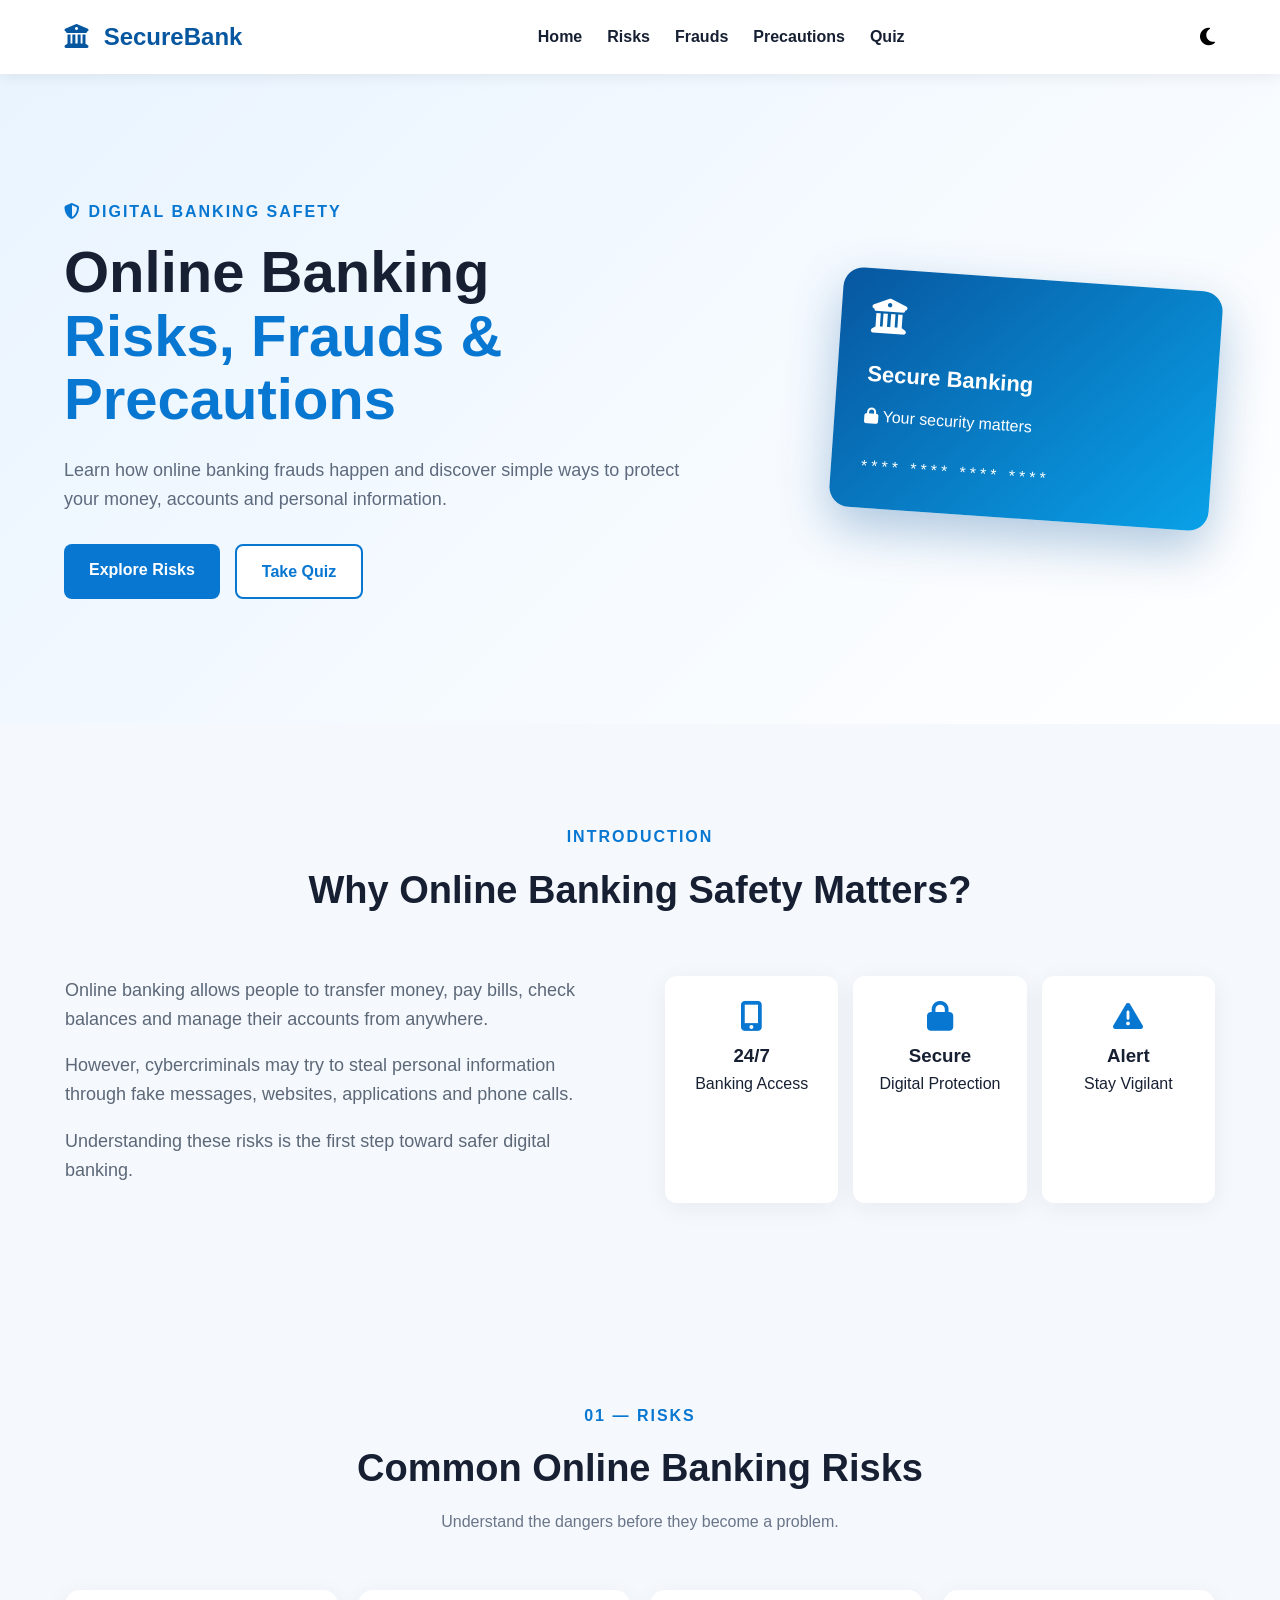
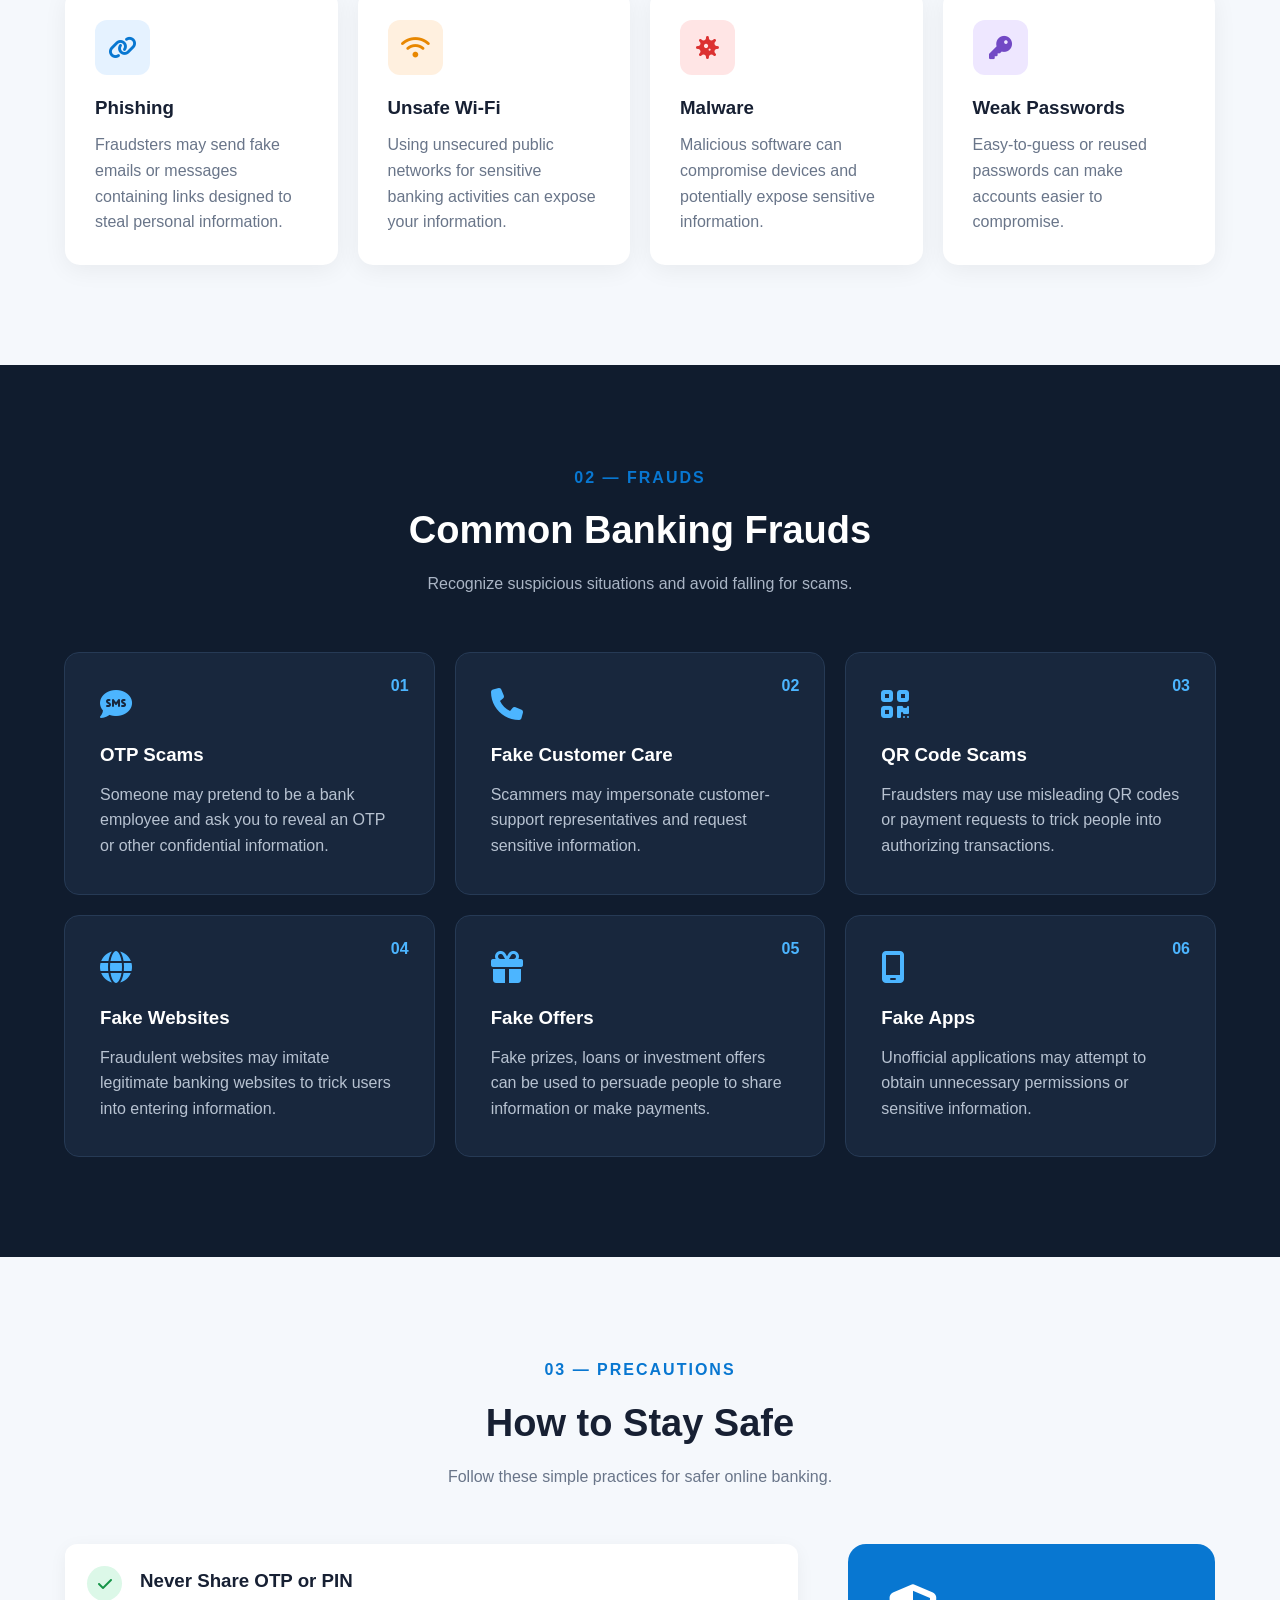
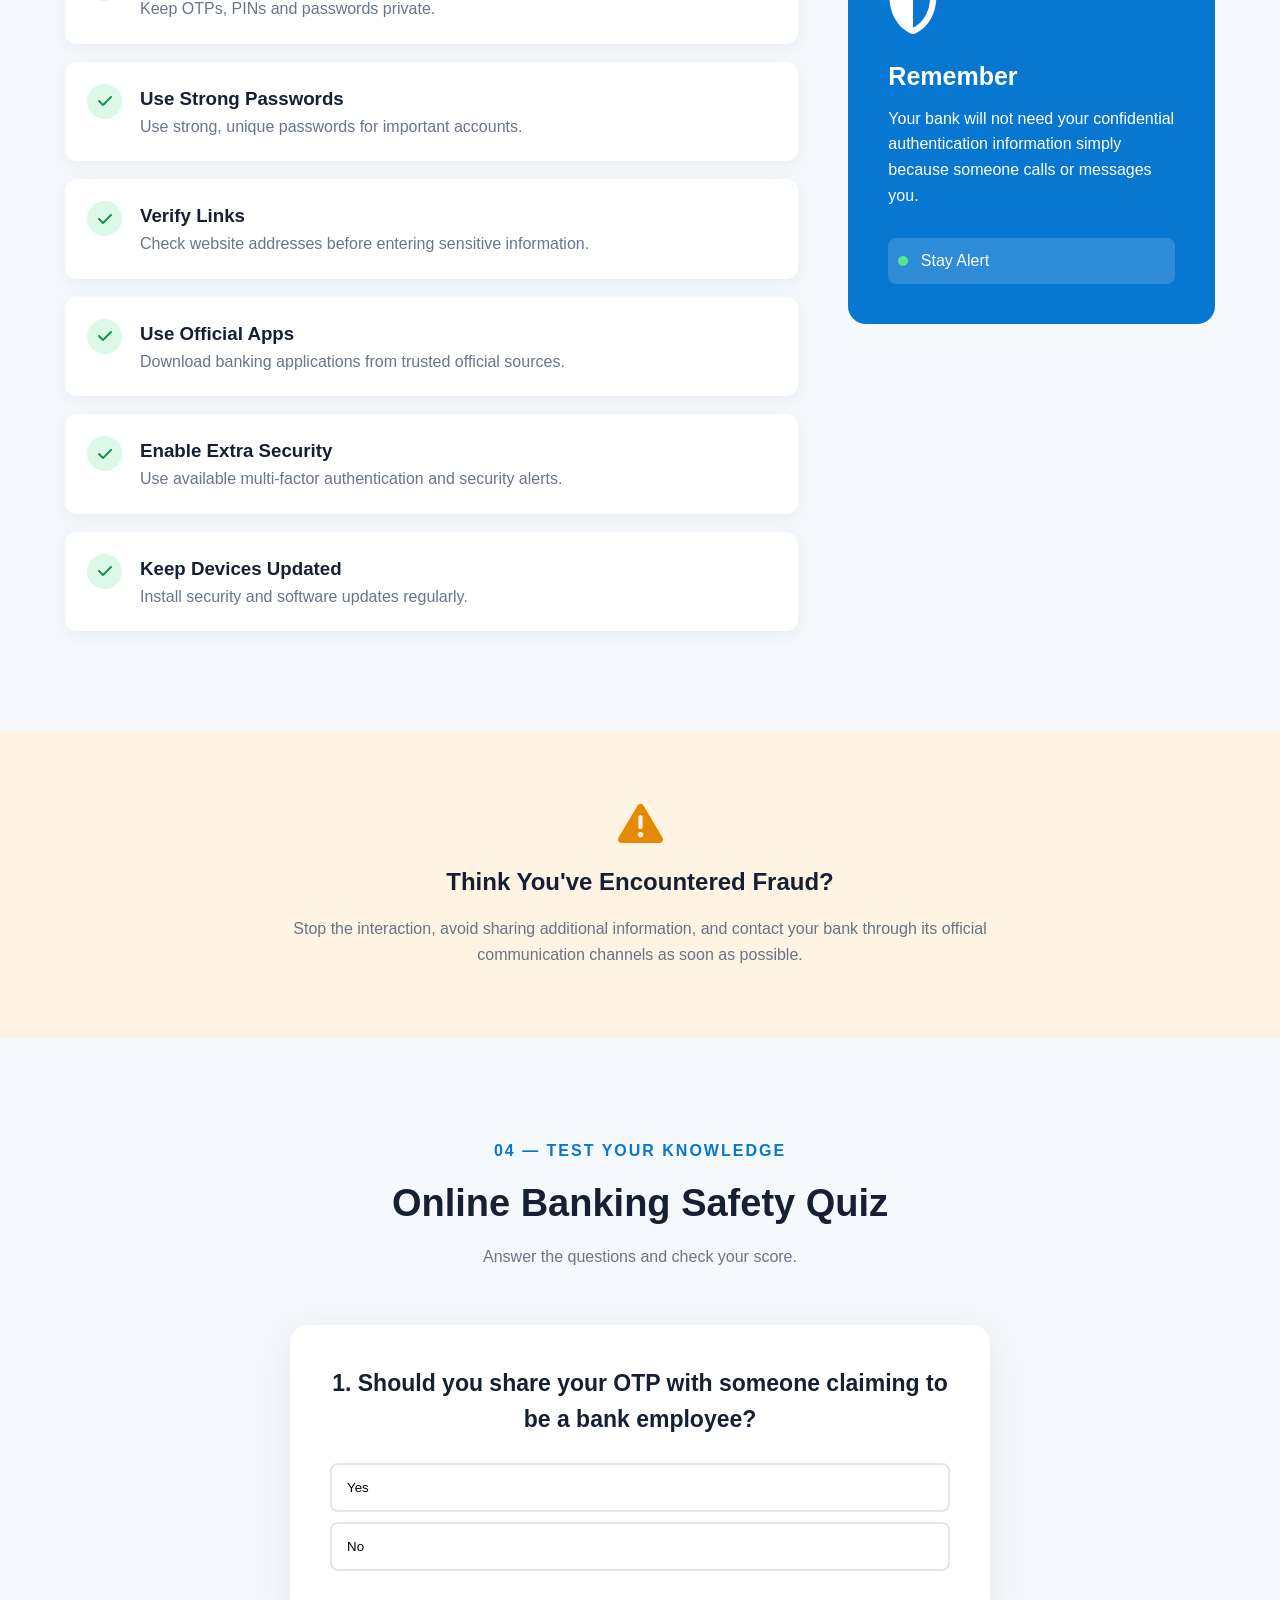
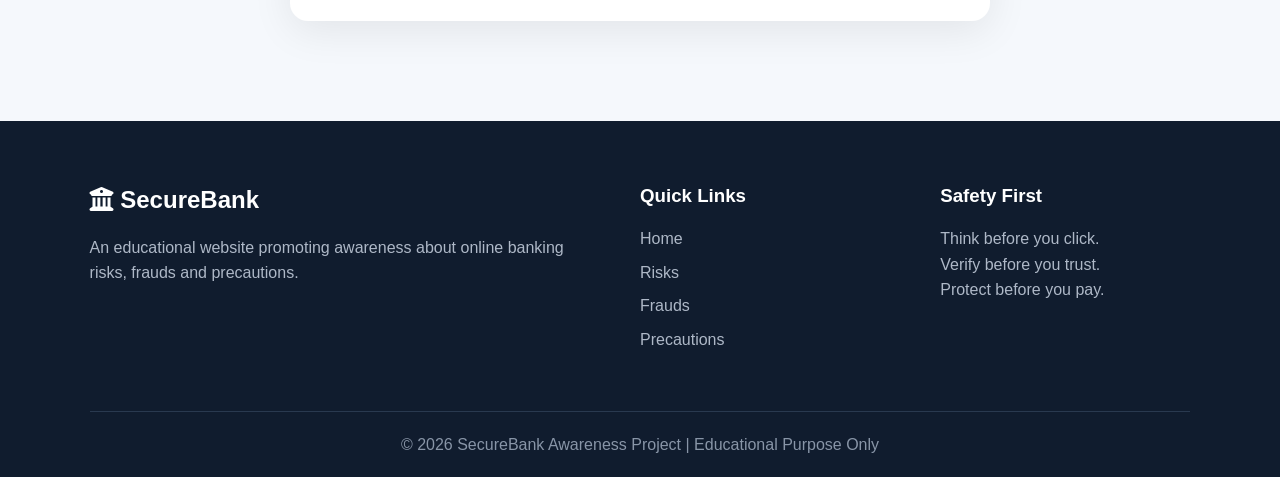
==== index.html @ c5a466f8 "Add files via upload" ====
<!DOCTYPE html>
<html lang="en">
<head>
    <meta charset="UTF-8">
    <meta name="viewport" content="width=device-width, initial-scale=1.0">

    <title>SecureBank | Online Banking Safety</title>

    <link rel="stylesheet" href="style.css">

    <!-- Icons -->
    <link rel="stylesheet"
          href="https://cdnjs.cloudflare.com/ajax/libs/font-awesome/6.5.2/css/all.min.css">
</head>

<body>

<!-- NAVBAR -->

<header>
    <nav class="navbar">

        <div class="logo">
            <i class="fa-solid fa-building-columns"></i>
            SecureBank
        </div>

        <ul class="nav-links">
            <li><a href="#home">Home</a></li>
            <li><a href="#risks">Risks</a></li>
            <li><a href="#frauds">Frauds</a></li>
            <li><a href="#precautions">Precautions</a></li>
            <li><a href="#quiz">Quiz</a></li>
        </ul>

        <button id="darkModeBtn" class="dark-btn">
            <i class="fa-solid fa-moon"></i>
        </button>

        <button class="menu-btn" id="menuBtn">
            <i class="fa-solid fa-bars"></i>
        </button>

    </nav>
</header>


<!-- HOME -->

<section id="home" class="hero">

    <div class="hero-content">

        <div class="hero-text">

            <p class="tagline">
                <i class="fa-solid fa-shield-halved"></i>
                DIGITAL BANKING SAFETY
            </p>

            <h1>
                Online Banking
                <span>Risks, Frauds & Precautions</span>
            </h1>

            <p>
                Learn how online banking frauds happen and discover
                simple ways to protect your money, accounts and
                personal information.
            </p>

            <div class="hero-buttons">
                <a href="#risks" class="primary-btn">
                    Explore Risks
                </a>

                <a href="#quiz" class="secondary-btn">
                    Take Quiz
                </a>
            </div>

        </div>


        <div class="hero-image">

            <div class="bank-card">

                <i class="fa-solid fa-building-columns bank-icon"></i>

                <h3>Secure Banking</h3>

                <div class="security-line">
                    <i class="fa-solid fa-lock"></i>
                    Your security matters
                </div>

                <div class="card-number">
                    **** **** **** ****
                </div>

            </div>

        </div>

    </div>

</section>


<!-- INTRODUCTION -->

<section class="introduction">

    <div class="section-title">

        <p>INTRODUCTION</p>

        <h2>Why Online Banking Safety Matters?</h2>

    </div>

    <div class="intro-content">

        <div>
            <p>
                Online banking allows people to transfer money,
                pay bills, check balances and manage their accounts
                from anywhere.
            </p>

            <p>
                However, cybercriminals may try to steal personal
                information through fake messages, websites,
                applications and phone calls.
            </p>

            <p>
                Understanding these risks is the first step toward
                safer digital banking.
            </p>
        </div>

        <div class="stats">

            <div class="stat-card">
                <i class="fa-solid fa-mobile-screen-button"></i>
                <h3>24/7</h3>
                <p>Banking Access</p>
            </div>

            <div class="stat-card">
                <i class="fa-solid fa-lock"></i>
                <h3>Secure</h3>
                <p>Digital Protection</p>
            </div>

            <div class="stat-card">
                <i class="fa-solid fa-triangle-exclamation"></i>
                <h3>Alert</h3>
                <p>Stay Vigilant</p>
            </div>

        </div>

    </div>

</section>


<!-- RISKS -->

<section id="risks" class="section">

    <div class="section-title">

        <p>01 — RISKS</p>

        <h2>Common Online Banking Risks</h2>

        <span>
            Understand the dangers before they become a problem.
        </span>

    </div>


    <div class="card-container">

        <div class="info-card">

            <div class="icon blue">
                <i class="fa-solid fa-link"></i>
            </div>

            <h3>Phishing</h3>

            <p>
                Fraudsters may send fake emails or messages
                containing links designed to steal personal
                information.
            </p>

        </div>


        <div class="info-card">

            <div class="icon orange">
                <i class="fa-solid fa-wifi"></i>
            </div>

            <h3>Unsafe Wi-Fi</h3>

            <p>
                Using unsecured public networks for sensitive
                banking activities can expose your information.
            </p>

        </div>


        <div class="info-card">

            <div class="icon red">
                <i class="fa-solid fa-virus"></i>
            </div>

            <h3>Malware</h3>

            <p>
                Malicious software can compromise devices and
                potentially expose sensitive information.
            </p>

        </div>


        <div class="info-card">

            <div class="icon purple">
                <i class="fa-solid fa-key"></i>
            </div>

            <h3>Weak Passwords</h3>

            <p>
                Easy-to-guess or reused passwords can make accounts
                easier to compromise.
            </p>

        </div>

    </div>

</section>


<!-- FRAUDS -->

<section id="frauds" class="section fraud-section">

    <div class="section-title">

        <p>02 — FRAUDS</p>

        <h2>Common Banking Frauds</h2>

        <span>
            Recognize suspicious situations and avoid falling for scams.
        </span>

    </div>


    <div class="fraud-container">

        <div class="fraud-card">

            <span class="fraud-number">01</span>

            <i class="fa-solid fa-comment-sms"></i>

            <h3>OTP Scams</h3>

            <p>
                Someone may pretend to be a bank employee and
                ask you to reveal an OTP or other confidential
                information.
            </p>

        </div>


        <div class="fraud-card">

            <span class="fraud-number">02</span>

            <i class="fa-solid fa-phone"></i>

            <h3>Fake Customer Care</h3>

            <p>
                Scammers may impersonate customer-support
                representatives and request sensitive information.
            </p>

        </div>


        <div class="fraud-card">

            <span class="fraud-number">03</span>

            <i class="fa-solid fa-qrcode"></i>

            <h3>QR Code Scams</h3>

            <p>
                Fraudsters may use misleading QR codes or payment
                requests to trick people into authorizing transactions.
            </p>

        </div>


        <div class="fraud-card">

            <span class="fraud-number">04</span>

            <i class="fa-solid fa-globe"></i>

            <h3>Fake Websites</h3>

            <p>
                Fraudulent websites may imitate legitimate banking
                websites to trick users into entering information.
            </p>

        </div>


        <div class="fraud-card">

            <span class="fraud-number">05</span>

            <i class="fa-solid fa-gift"></i>

            <h3>Fake Offers</h3>

            <p>
                Fake prizes, loans or investment offers can be used
                to persuade people to share information or make payments.
            </p>

        </div>


        <div class="fraud-card">

            <span class="fraud-number">06</span>

            <i class="fa-solid fa-mobile-screen"></i>

            <h3>Fake Apps</h3>

            <p>
                Unofficial applications may attempt to obtain
                unnecessary permissions or sensitive information.
            </p>

        </div>

    </div>

</section>


<!-- PRECAUTIONS -->

<section id="precautions" class="section precautions">

    <div class="section-title">

        <p>03 — PRECAUTIONS</p>

        <h2>How to Stay Safe</h2>

        <span>
            Follow these simple practices for safer online banking.
        </span>

    </div>


    <div class="precaution-container">

        <div class="precaution-list">

            <div class="precaution">
                <i class="fa-solid fa-check"></i>

                <div>
                    <h3>Never Share OTP or PIN</h3>
                    <p>
                        Keep OTPs, PINs and passwords private.
                    </p>
                </div>
            </div>


            <div class="precaution">
                <i class="fa-solid fa-check"></i>

                <div>
                    <h3>Use Strong Passwords</h3>
                    <p>
                        Use strong, unique passwords for important accounts.
                    </p>
                </div>
            </div>


            <div class="precaution">
                <i class="fa-solid fa-check"></i>

                <div>
                    <h3>Verify Links</h3>
                    <p>
                        Check website addresses before entering sensitive information.
                    </p>
                </div>
            </div>


            <div class="precaution">
                <i class="fa-solid fa-check"></i>

                <div>
                    <h3>Use Official Apps</h3>
                    <p>
                        Download banking applications from trusted official sources.
                    </p>
                </div>
            </div>


            <div class="precaution">
                <i class="fa-solid fa-check"></i>

                <div>
                    <h3>Enable Extra Security</h3>
                    <p>
                        Use available multi-factor authentication and security alerts.
                    </p>
                </div>
            </div>


            <div class="precaution">
                <i class="fa-solid fa-check"></i>

                <div>
                    <h3>Keep Devices Updated</h3>
                    <p>
                        Install security and software updates regularly.
                    </p>
                </div>
            </div>

        </div>


        <div class="security-box">

            <i class="fa-solid fa-shield-halved"></i>

            <h3>Remember</h3>

            <p>
                Your bank will not need your confidential
                authentication information simply because
                someone calls or messages you.
            </p>

            <div class="secure-status">
                <span></span>
                Stay Alert
            </div>

        </div>

    </div>

</section>


<!-- EMERGENCY -->

<section class="emergency">

    <div>

        <i class="fa-solid fa-triangle-exclamation"></i>

        <h2>Think You've Encountered Fraud?</h2>

        <p>
            Stop the interaction, avoid sharing additional information,
            and contact your bank through its official communication
            channels as soon as possible.
        </p>

    </div>

</section>


<!-- QUIZ -->

<section id="quiz" class="quiz-section">

    <div class="section-title">

        <p>04 — TEST YOUR KNOWLEDGE</p>

        <h2>Online Banking Safety Quiz</h2>

        <span>
            Answer the questions and check your score.
        </span>

    </div>


    <div class="quiz-box">

        <div id="quiz-container">

            <h3 id="question">
                Question
            </h3>

            <div id="answers"></div>

            <button id="nextBtn" class="primary-btn">
                Next Question
            </button>

        </div>


        <div id="result" class="result">

            <i class="fa-solid fa-trophy"></i>

            <h2>Quiz Completed!</h2>

            <p id="score"></p>

            <button onclick="restartQuiz()" class="primary-btn">
                Try Again
            </button>

        </div>

    </div>

</section>


<!-- FOOTER -->

<footer>

    <div class="footer-content">

        <div>

            <h2>
                <i class="fa-solid fa-building-columns"></i>
                SecureBank
            </h2>

            <p>
                An educational website promoting awareness
                about online banking risks, frauds and precautions.
            </p>

        </div>


        <div>

            <h3>Quick Links</h3>

            <a href="#home">Home</a>
            <a href="#risks">Risks</a>
            <a href="#frauds">Frauds</a>
            <a href="#precautions">Precautions</a>

        </div>


        <div>

            <h3>Safety First</h3>

            <p>
                Think before you click.<br>
                Verify before you trust.<br>
                Protect before you pay.
            </p>

        </div>

    </div>


    <div class="copyright">

        © 2026 SecureBank Awareness Project | Educational Purpose Only

    </div>

</footer>


<script src="script.js"></script>

</body>
</html>
---- style.css ----
/* GENERAL */

* {
    margin: 0;
    padding: 0;
    box-sizing: border-box;
}

html {
    scroll-behavior: smooth;
}

body {
    font-family: Arial, Helvetica, sans-serif;
    background: #f5f8fc;
    color: #172033;
    line-height: 1.6;
}


/* NAVBAR */

header {
    position: sticky;
    top: 0;
    z-index: 1000;
    background: #ffffff;
    box-shadow: 0 2px 15px rgba(0,0,0,0.08);
}

.navbar {
    max-width: 1200px;
    margin: auto;
    padding: 18px 25px;

    display: flex;
    align-items: center;
    justify-content: space-between;
}

.logo {
    font-size: 24px;
    font-weight: bold;
    color: #0757a0;
}

.logo i {
    margin-right: 8px;
}

.nav-links {
    display: flex;
    list-style: none;
    gap: 25px;
}

.nav-links a {
    text-decoration: none;
    color: #172033;
    font-weight: 600;
}

.nav-links a:hover {
    color: #0877d1;
}

.dark-btn,
.menu-btn {
    border: none;
    background: none;
    cursor: pointer;
    font-size: 20px;
}

.menu-btn {
    display: none;
}


/* HERO */

.hero {
    min-height: 650px;
    display: flex;
    align-items: center;

    background: linear-gradient(
        135deg,
        #e9f4ff,
        #ffffff
    );
}

.hero-content {
    max-width: 1200px;
    width: 90%;
    margin: auto;

    display: flex;
    align-items: center;
    justify-content: space-between;
    gap: 60px;
}

.hero-text {
    max-width: 650px;
}

.tagline {
    color: #0877d1;
    font-weight: bold;
    letter-spacing: 2px;
    margin-bottom: 15px;
}

.hero h1 {
    font-size: 58px;
    line-height: 1.1;
    margin-bottom: 25px;
}

.hero h1 span {
    display: block;
    color: #0877d1;
}

.hero-text > p:not(.tagline) {
    font-size: 18px;
    color: #5e6a7d;
    margin-bottom: 30px;
}

.hero-buttons {
    display: flex;
    gap: 15px;
}

.primary-btn,
.secondary-btn {
    padding: 13px 25px;
    border-radius: 8px;
    text-decoration: none;
    font-weight: bold;
    border: none;
    cursor: pointer;
    display: inline-block;
}

.primary-btn {
    background: #0877d1;
    color: white;
}

.primary-btn:hover {
    background: #075b9e;
}

.secondary-btn {
    border: 2px solid #0877d1;
    color: #0877d1;
    background: white;
}


/* BANK CARD */

.hero-image {
    width: 380px;
}

.bank-card {
    height: 240px;
    padding: 30px;
    border-radius: 20px;

    background: linear-gradient(
        135deg,
        #0757a0,
        #09a1e8
    );

    color: white;

    box-shadow: 0 20px 50px rgba(0,80,150,0.3);

    transform: rotate(4deg);
}

.bank-icon {
    font-size: 35px;
}

.bank-card h3 {
    margin-top: 20px;
    font-size: 22px;
}

.security-line {
    margin-top: 12px;
}

.card-number {
    margin-top: 25px;
    letter-spacing: 4px;
}


/* SECTION */

.section,
.introduction {
    max-width: 1200px;
    margin: auto;
    padding: 100px 25px;
}

.section-title {
    text-align: center;
    margin-bottom: 55px;
}

.section-title p {
    color: #0877d1;
    font-weight: bold;
    letter-spacing: 2px;
}

.section-title h2 {
    font-size: 38px;
    margin: 10px 0;
}

.section-title span {
    color: #697589;
}


/* INTRO */

.intro-content {
    display: grid;
    grid-template-columns: 1fr 1fr;
    gap: 50px;
}

.intro-content > div:first-child {
    font-size: 18px;
    color: #5c6878;
}

.intro-content p {
    margin-bottom: 18px;
}

.stats {
    display: grid;
    grid-template-columns: repeat(3,1fr);
    gap: 15px;
}

.stat-card {
    background: white;
    padding: 25px 15px;
    text-align: center;
    border-radius: 12px;
    box-shadow: 0 5px 25px rgba(0,0,0,0.06);
}

.stat-card i {
    font-size: 30px;
    color: #0877d1;
    margin-bottom: 10px;
}


/* RISK CARDS */

.card-container {
    display: grid;
    grid-template-columns: repeat(4,1fr);
    gap: 20px;
}

.info-card {
    background: white;
    padding: 30px;
    border-radius: 15px;

    box-shadow: 0 5px 25px rgba(0,0,0,0.06);

    transition: 0.3s;
}

.info-card:hover {
    transform: translateY(-8px);
}

.info-card h3 {
    margin: 18px 0 10px;
}

.info-card p {
    color: #697589;
}

.icon {
    width: 55px;
    height: 55px;

    border-radius: 12px;

    display: flex;
    align-items: center;
    justify-content: center;

    font-size: 23px;
}

.blue {
    background: #e5f2ff;
    color: #0877d1;
}

.orange {
    background: #fff0df;
    color: #e88700;
}

.red {
    background: #ffe5e5;
    color: #dc3131;
}

.purple {
    background: #eee7ff;
    color: #7249c5;
}


/* FRAUD */

.fraud-section {
    max-width: none;
    padding-left: 5%;
    padding-right: 5%;
    background: #101c2e;
    color: white;
}

.fraud-section .section-title span {
    color: #aab5c5;
}

.fraud-container {
    max-width: 1200px;
    margin: auto;

    display: grid;
    grid-template-columns: repeat(3,1fr);
    gap: 20px;
}

.fraud-card {
    position: relative;

    padding: 35px;

    background: #18273d;
    border: 1px solid #263a55;

    border-radius: 15px;

    transition: 0.3s;
}

.fraud-card:hover {
    transform: translateY(-6px);
}

.fraud-card i {
    font-size: 32px;
    color: #4cb5ff;
    margin-bottom: 20px;
}

.fraud-card h3 {
    margin-bottom: 12px;
}

.fraud-card p {
    color: #b7c2d1;
}

.fraud-number {
    position: absolute;
    top: 20px;
    right: 25px;
    color: #4cb5ff;
    font-weight: bold;
}


/* PRECAUTIONS */

.precaution-container {
    display: grid;
    grid-template-columns: 2fr 1fr;
    gap: 50px;
}

.precaution-list {
    display: grid;
    gap: 18px;
}

.precaution {
    background: white;
    padding: 22px;
    border-radius: 12px;

    display: flex;
    gap: 18px;
    align-items: flex-start;

    box-shadow: 0 4px 18px rgba(0,0,0,0.05);
}

.precaution > i {
    background: #dcf8e8;
    color: #159447;

    width: 35px;
    height: 35px;

    border-radius: 50%;

    display: flex;
    align-items: center;
    justify-content: center;
}

.precaution p {
    color: #697589;
}

.security-box {
    background: #0877d1;
    color: white;
    padding: 40px;
    border-radius: 18px;
    align-self: start;
}

.security-box > i {
    font-size: 50px;
}

.security-box h3 {
    font-size: 25px;
    margin: 20px 0 10px;
}

.secure-status {
    margin-top: 30px;
    padding: 10px;

    background: rgba(255,255,255,0.15);
    border-radius: 8px;
}

.secure-status span {
    width: 10px;
    height: 10px;
    background: #57e68c;
    border-radius: 50%;
    display: inline-block;
    margin-right: 8px;
}


/* EMERGENCY */

.emergency {
    background: #fff4e3;
    padding: 70px 20px;
    text-align: center;
}

.emergency i {
    font-size: 45px;
    color: #e38a00;
}

.emergency h2 {
    margin: 15px 0;
}

.emergency p {
    max-width: 700px;
    margin: auto;
    color: #687384;
}


/* QUIZ */

.quiz-section {
    padding: 100px 20px;
}

.quiz-box {
    max-width: 700px;
    margin: auto;

    background: white;
    padding: 40px;

    border-radius: 18px;

    box-shadow: 0 10px 40px rgba(0,0,0,0.08);

    text-align: center;
}

#question {
    font-size: 23px;
    margin-bottom: 25px;
}

.answer-btn {
    display: block;
    width: 100%;

    padding: 15px;
    margin: 10px 0;

    border: 2px solid #e0e6ed;
    background: white;

    border-radius: 8px;

    cursor: pointer;
    text-align: left;
}

.answer-btn:hover {
    border-color: #0877d1;
}

.answer-btn.correct {
    background: #dcf8e8;
    border-color: #159447;
}

.answer-btn.wrong {
    background: #ffe3e3;
    border-color: #dc3131;
}

#nextBtn {
    margin-top: 20px;
}

.result {
    display: none;
}

.result i {
    font-size: 55px;
    color: #f1ae2b;
    margin-bottom: 15px;
}


/* FOOTER */

footer {
    background: #101c2e;
    color: white;
    padding: 60px 7% 20px;
}

.footer-content {
    max-width: 1200px;
    margin: auto;

    display: grid;
    grid-template-columns: 2fr 1fr 1fr;
    gap: 50px;
}

.footer-content h2,
.footer-content h3 {
    margin-bottom: 15px;
}

.footer-content p {
    color: #aeb8c7;
}

.footer-content a {
    display: block;
    color: #aeb8c7;
    text-decoration: none;
    margin: 8px 0;
}

.footer-content a:hover {
    color: white;
}

.copyright {
    max-width: 1200px;
    margin: 50px auto 0;
    padding-top: 20px;

    border-top: 1px solid #29394f;

    text-align: center;
    color: #8895a7;
}


/* DARK MODE */

body.dark {
    background: #0b1421;
    color: #edf4ff;
}

body.dark header,
body.dark .stat-card,
body.dark .info-card,
body.dark .precaution,
body.dark .quiz-box {
    background: #142235;
    color: #edf4ff;
}

body.dark .nav-links a {
    color: white;
}

body.dark .secondary-btn {
    background: #142235;
}

body.dark .intro-content > div:first-child,
body.dark .info-card p,
body.dark .precaution p {
    color: #aebbd0;
}

body.dark .answer-btn {
    background: #142235;
    color: white;
    border-color: #34475e;
}


/* MOBILE */

@media(max-width: 900px) {

    .nav-links {
        display: none;

        position: absolute;
        top: 70px;
        left: 0;

        width: 100%;

        background: white;

        flex-direction: column;

        padding: 20px;

        text-align: center;
    }

    .nav-links.active {
        display: flex;
    }

    .menu-btn {
        display: block;
    }

    .hero-content {
        flex-direction: column;
        text-align: center;
        padding: 80px 0;
    }

    .hero h1 {
        font-size: 42px;
    }

    .hero-buttons {
        justify-content: center;
    }

    .card-container {
        grid-template-columns: repeat(2,1fr);
    }

    .fraud-container {
        grid-template-columns: repeat(2,1fr);
    }

    .intro-content,
    .precaution-container {
        grid-template-columns: 1fr;
    }

}


@media(max-width: 600px) {

    .navbar {
        padding: 15px;
    }

    .logo {
        font-size: 20px;
    }

    .hero h1 {
        font-size: 35px;
    }

    .hero-image {
        width: 90%;
    }

    .stats {
        grid-template-columns: 1fr;
    }

    .card-container,
    .fraud-container {
        grid-template-columns: 1fr;
    }

    .section-title h2 {
        font-size: 30px;
    }

    .quiz-box {
        padding: 25px 18px;
    }

}
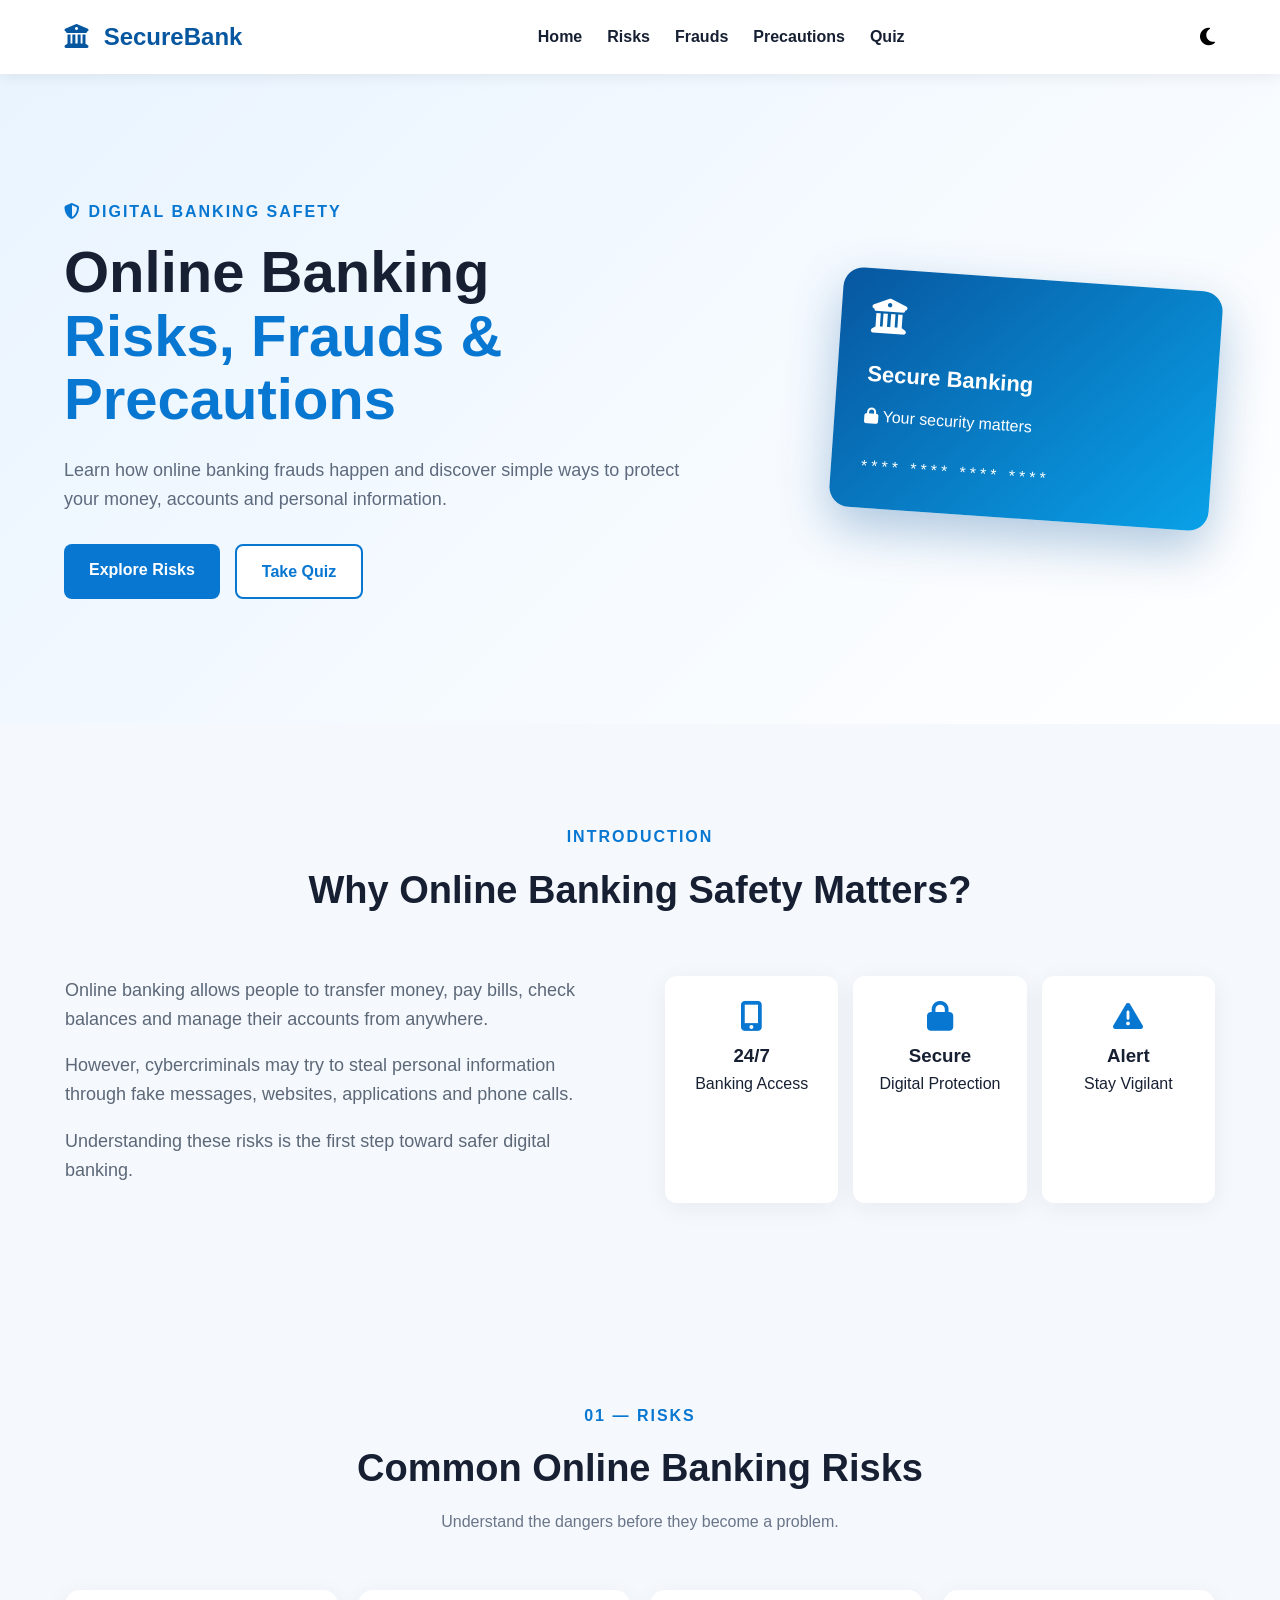
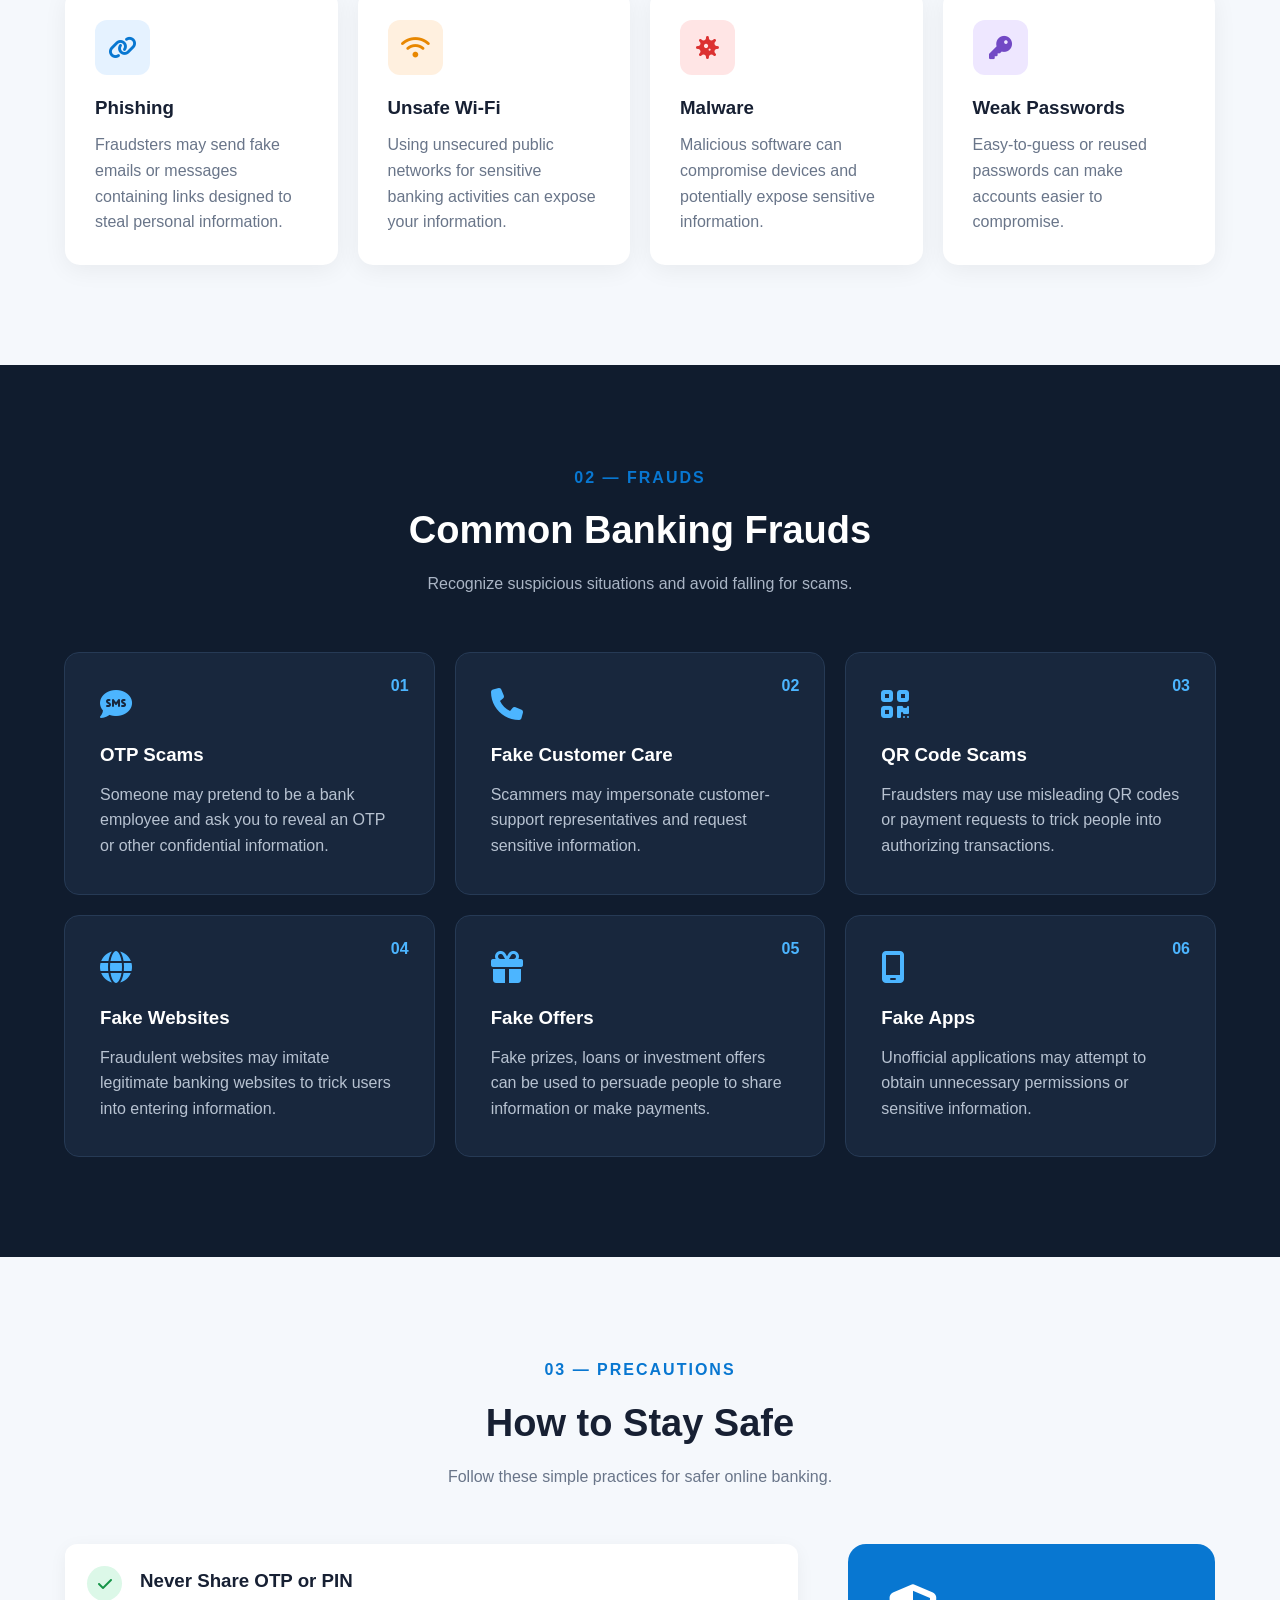
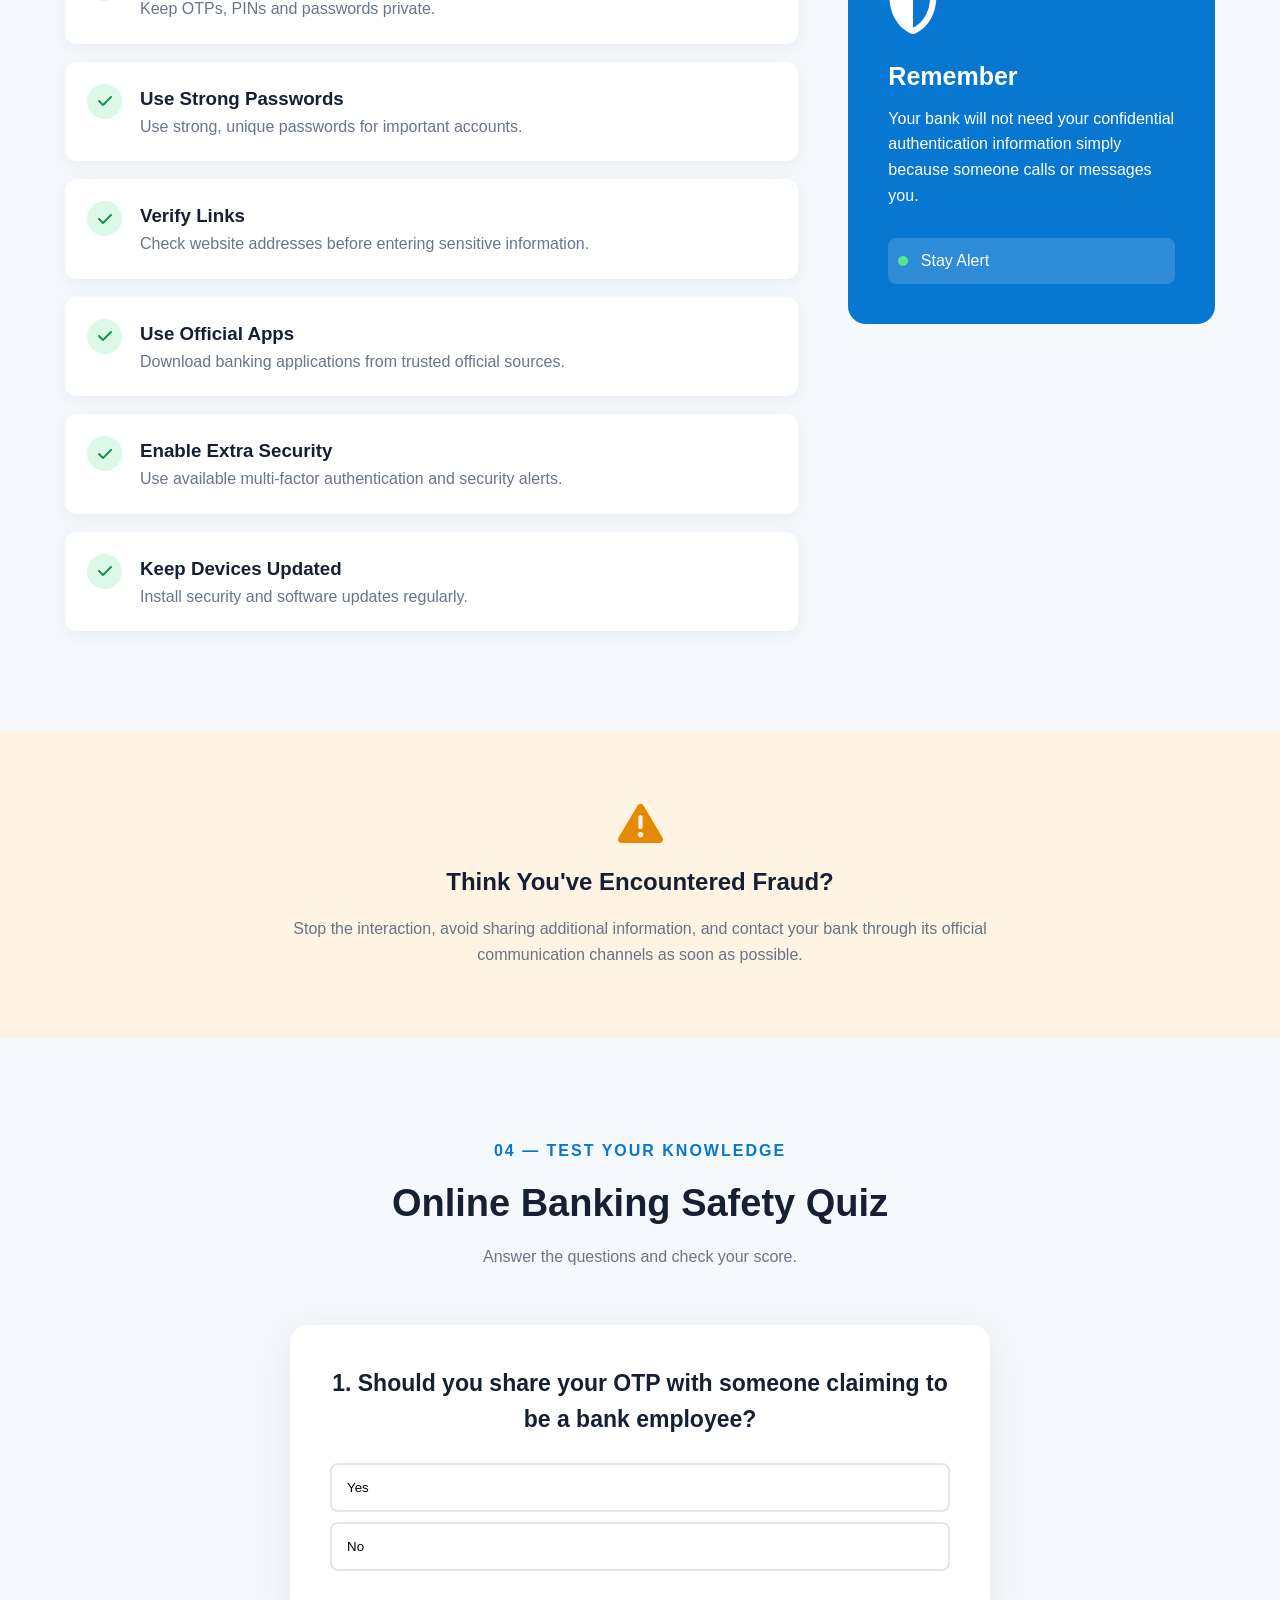
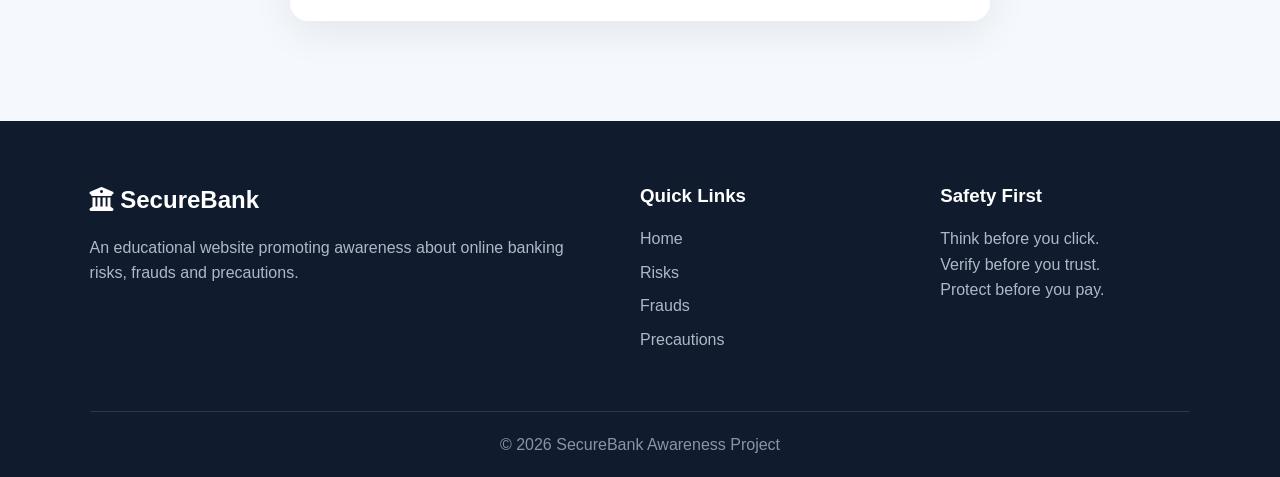
==== commit 6855a7ac: "Add files via upload" ====
--- a/index.html
+++ b/index.html
@@ -619,7 +619,7 @@
 
     <div class="copyright">
 
-        © 2026 SecureBank Awareness Project | Educational Purpose Only
+        © 2026 SecureBank Awareness Project 
 
     </div>
 
